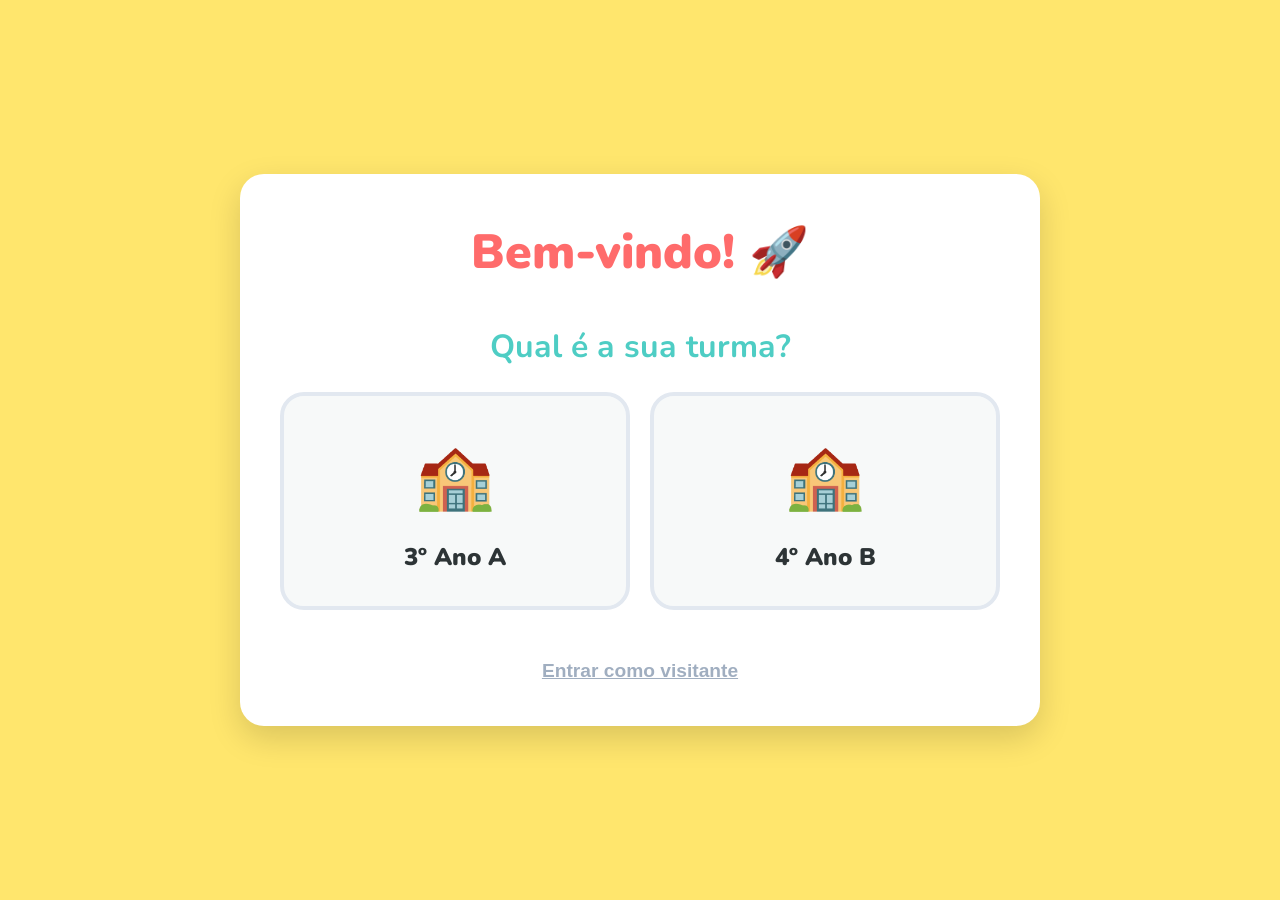
==== conquistas.html @ 66dde140 "feat: cria galeria de conquistas e loja de avatares (closes #5)" ====
<!DOCTYPE html>
<html lang="pt-BR">
<head>
    <meta charset="UTF-8">
    <meta name="viewport" content="width=device-width, initial-scale=1.0">
    <title>Portal Interativo de Matemática - Conquistas e Loja</title>
    <link rel="stylesheet" href="css/style.css">
    <link rel="stylesheet" href="css/conquistas.css">
</head>
<body>
    <header>
        <div class="logo-container">
            <span class="logo-text">🚀 Matemática CAIC</span>
        </div>
        <nav>
            <ul>
                <li><a href="index.html">Início</a></li>
                <li><a href="jogos.html">Jogos</a></li>
                <li><a href="videos.html">Vídeos</a></li>
                <li><a href="quiz.html">Quiz</a></li>
                <li><a href="conquistas.html" class="active">🏆 Conquistas</a></li>
            </ul>
        </nav>
        <div class="user-wallet">
            <span class="coin-icon">🪙</span>
            <span id="moedas-saldo" class="moedas-saldo">0</span> moedas
        </div>
    </header>

    <main>
        <h1>Galeria de Conquistas & Loja de Avatares</h1>
        
        <section class="secao-conquistas">
            <h2>Suas Conquistas 🏅</h2>
            <p>Jogue, assista vídeos e acerte quizzes para desbloquear badges incríveis!</p>
            <div class="grid-badges" id="badges-container">
                <!-- Badges renderizados aqui -->
            </div>
        </section>

        <section class="secao-loja">
            <h2>Loja de Avatares 🛍️</h2>
            <p>Troque suas moedas por novos avatares e deixe seu perfil com a sua cara!</p>
            <div class="grid-avatares" id="avatares-container">
                <!-- Avatares renderizados aqui -->
            </div>
        </section>
    </main>

    <script src="js/conquistas.js"></script>
    <script src="js/main.js"></script>
</body>
</html>
---- css/style.css ----
@import url('https://fonts.googleapis.com/css2?family=Nunito:wght@400;700;900&display=swap');

:root {
    --primary-color: #FF6B6B; /* Red/Coral */
    --secondary-color: #4ECDC4; /* Teal */
    --tertiary-color: #FFE66D; /* Yellow */
    --success-color: #95D5B2; /* Green */
    --bg-color: #F7F9F9;
    --text-color: #2D3436;
    --card-bg: #FFFFFF;
    --font-main: 'Nunito', sans-serif;
    --radius-large: 24px;
    --radius-medium: 16px;
    --shadow-soft: 0 8px 24px rgba(0, 0, 0, 0.08);
    --shadow-hover: 0 12px 32px rgba(0, 0, 0, 0.15);
}

* {
    margin: 0;
    padding: 0;
    box-sizing: border-box;
}

body {
    font-family: var(--font-main);
    background-color: var(--bg-color);
    color: var(--text-color);
    line-height: 1.6;
    font-size: 18px;
    display: flex;
    flex-direction: column;
    min-height: 100vh;
}

/* Header & Navigation */
header {
    background-color: var(--card-bg);
    padding: 20px 40px;
    box-shadow: var(--shadow-soft);
    display: flex;
    justify-content: space-between;
    align-items: center;
    position: sticky;
    top: 0;
    z-index: 100;
}

.logo-container {
    display: flex;
    align-items: center;
    gap: 12px;
}

.logo-text {
    font-size: 1.8rem;
    font-weight: 900;
    color: var(--primary-color);
}

nav ul {
    list-style: none;
    display: flex;
    gap: 20px;
}

nav a {
    text-decoration: none;
    color: var(--text-color);
    font-weight: 700;
    font-size: 1.2rem;
    padding: 10px 24px;
    border-radius: 50px;
    transition: all 0.3s ease;
}

nav a:hover, nav a.active {
    background-color: var(--secondary-color);
    color: white;
    transform: translateY(-2px);
    box-shadow: 0 4px 12px rgba(78, 205, 196, 0.4);
}

/* Main Container */
main {
    flex: 1;
    padding: 40px;
    max-width: 1200px;
    margin: 0 auto;
    width: 100%;
}

/* Typography */
h1 {
    font-size: 2.8rem;
    font-weight: 900;
    margin-bottom: 20px;
    color: var(--primary-color);
    text-align: center;
}

h2 {
    font-size: 2rem;
    font-weight: 700;
    margin-bottom: 16px;
    color: var(--secondary-color);
}

p {
    font-size: 1.2rem;
    margin-bottom: 24px;
    text-align: center;
}

/* Cards (Hub & Videos) */
.grid-container {
    display: grid;
    grid-template-columns: repeat(auto-fit, minmax(300px, 1fr));
    gap: 30px;
    margin-top: 40px;
}

.card {
    background-color: var(--card-bg);
    border-radius: var(--radius-large);
    padding: 30px;
    text-align: center;
    box-shadow: var(--shadow-soft);
    transition: all 0.3s cubic-bezier(0.25, 0.8, 0.25, 1);
    cursor: pointer;
    text-decoration: none;
    color: inherit;
    display: flex;
    flex-direction: column;
    align-items: center;
    border: 4px solid transparent;
}

.card:hover {
    transform: translateY(-8px);
    box-shadow: var(--shadow-hover);
    border-color: var(--tertiary-color);
}

.card-icon {
    font-size: 4rem;
    margin-bottom: 16px;
}

.card-title {
    font-size: 1.6rem;
    font-weight: 900;
    margin-bottom: 10px;
    color: var(--primary-color);
}

/* Videos */
.video-card {
    background-color: var(--card-bg);
    border-radius: var(--radius-large);
    overflow: hidden;
    box-shadow: var(--shadow-soft);
}

.video-container {
    position: relative;
    padding-bottom: 56.25%; /* 16:9 Aspect Ratio */
    height: 0;
}

.video-container iframe {
    position: absolute;
    top: 0;
    left: 0;
    width: 100%;
    height: 100%;
    border: none;
}

.video-info {
    padding: 20px;
}

.video-topic {
    display: inline-block;
    padding: 6px 12px;
    background-color: var(--tertiary-color);
    color: #000;
    border-radius: 50px;
    font-size: 0.9rem;
    font-weight: 700;
    margin-bottom: 10px;
}

/* Quiz Interface */
.quiz-container {
    max-width: 800px;
    margin: 0 auto;
    background-color: var(--card-bg);
    border-radius: var(--radius-large);
    padding: 40px;
    box-shadow: var(--shadow-soft);
}

.question-text {
    font-size: 2rem;
    font-weight: 900;
    text-align: center;
    margin-bottom: 30px;
    color: var(--primary-color);
}

.options-grid {
    display: grid;
    grid-template-columns: 1fr;
    gap: 16px;
}

.option-btn {
    background-color: var(--bg-color);
    border: 3px solid #E2E8F0;
    border-radius: var(--radius-medium);
    padding: 20px;
    font-size: 1.4rem;
    font-weight: 700;
    font-family: var(--font-main);
    color: var(--text-color);
    cursor: pointer;
    transition: all 0.2s ease;
    text-align: left;
}

.option-btn:hover {
    background-color: #EDF2F7;
    border-color: var(--secondary-color);
    transform: scale(1.02);
}

.option-btn.correct {
    background-color: var(--success-color);
    border-color: #74C69D;
    color: white;
}

.option-btn.wrong {
    background-color: #FF9999;
    border-color: var(--primary-color);
    color: white;
}

/* Resolution Card (Quiz) */
.resolution-card {
    display: none;
    margin-top: 30px;
    background-color: #FFF3CD;
    border-left: 8px solid var(--tertiary-color);
    padding: 24px;
    border-radius: var(--radius-medium);
    animation: slideIn 0.4s ease-out;
}

.resolution-card.show {
    display: block;
}

.resolution-title {
    font-size: 1.4rem;
    font-weight: 900;
    color: #856404;
    margin-bottom: 10px;
}

.next-btn {
    margin-top: 24px;
    background-color: var(--secondary-color);
    color: white;
    border: none;
    border-radius: 50px;
    padding: 16px 32px;
    font-size: 1.2rem;
    font-weight: 700;
    font-family: var(--font-main);
    cursor: pointer;
    transition: transform 0.2s;
    width: 100%;
}

.next-btn:hover {
    transform: scale(1.05);
    background-color: #38B2AC;
}

/* Feedback Module (Home) */
.feedback-module {
    margin-top: 60px;
    text-align: center;
    background-color: white;
    padding: 30px;
    border-radius: var(--radius-large);
    box-shadow: var(--shadow-soft);
}

.emojis {
    display: flex;
    justify-content: center;
    gap: 30px;
    margin-top: 20px;
}

.emoji-btn {
    background: none;
    border: none;
    font-size: 4rem;
    cursor: pointer;
    transition: transform 0.2s cubic-bezier(0.175, 0.885, 0.32, 1.275);
    filter: grayscale(0.2);
}

.emoji-btn:hover {
    transform: scale(1.2);
    filter: grayscale(0);
}

/* XP Bar (Header) */
#xpBarContainer {
    margin-left: auto;
    min-width: 200px;
}

.xp-bar-wrapper {
    display: flex;
    flex-direction: column;
    gap: 4px;
    min-width: 180px;
}

.xp-bar-info {
    display: flex;
    justify-content: space-between;
    align-items: center;
    font-size: 0.85rem;
    font-weight: 700;
}

.xp-bar-level {
    color: var(--secondary-color);
}

.xp-bar-title {
    color: var(--primary-color);
    font-size: 0.8rem;
}

.xp-bar-track {
    width: 100%;
    height: 10px;
    background-color: #E2E8F0;
    border-radius: 10px;
    overflow: hidden;
}

.xp-bar-fill {
    height: 100%;
    background: linear-gradient(90deg, var(--secondary-color), var(--success-color));
    border-radius: 10px;
    transition: width 0.5s cubic-bezier(0.4, 0, 0.2, 1);
    min-width: 0;
}

/* Level-Up Overlay */
.levelup-overlay {
    position: fixed;
    top: 0;
    left: 0;
    width: 100%;
    height: 100%;
    background-color: rgba(0, 0, 0, 0.7);
    display: flex;
    justify-content: center;
    align-items: center;
    z-index: 9999;
    opacity: 0;
    pointer-events: none;
    transition: opacity 0.4s ease;
}

.levelup-overlay.show {
    opacity: 1;
    pointer-events: auto;
}

.levelup-card {
    background-color: white;
    border-radius: var(--radius-large);
    padding: 40px 50px;
    text-align: center;
    box-shadow: 0 20px 60px rgba(0, 0, 0, 0.3);
    animation: levelUpBounce 0.6s cubic-bezier(0.175, 0.885, 0.32, 1.275);
    max-width: 360px;
}

.levelup-icon {
    font-size: 4rem;
    margin-bottom: 12px;
}

.levelup-title {
    font-size: 1.8rem;
    font-weight: 900;
    color: var(--primary-color);
    margin-bottom: 8px;
}

.levelup-level {
    font-size: 2.5rem;
    font-weight: 900;
    color: var(--secondary-color);
    margin-bottom: 4px;
}

.levelup-rank {
    font-size: 1.2rem;
    color: #636E72;
    font-weight: 600;
}

@keyframes levelUpBounce {
    0% { transform: scale(0.3); opacity: 0; }
    50% { transform: scale(1.1); }
    70% { transform: scale(0.95); }
    100% { transform: scale(1); opacity: 1; }
}

/* Animations */
@keyframes slideIn {
    from { opacity: 0; transform: translateY(-20px); }
    to { opacity: 1; transform: translateY(0); }
}

@keyframes pop {
    0% { transform: scale(1); }
    50% { transform: scale(1.1); }
    100% { transform: scale(1); }
}

/* Responsive */
@media (max-width: 768px) {
    header {
        flex-direction: column;
        padding: 16px;
        gap: 16px;
    }
    
    nav ul {
        flex-wrap: wrap;
        justify-content: center;
    }
    
    h1 {
        font-size: 2.2rem;
    }
}
---- css/conquistas.css ----
/* css/conquistas.css */

.user-wallet {
    display: flex;
    align-items: center;
    gap: 8px;
    background-color: var(--tertiary-color);
    padding: 8px 16px;
    border-radius: 50px;
    font-weight: 900;
    font-size: 1.2rem;
    box-shadow: 0 4px 12px rgba(255, 230, 109, 0.4);
}

.coin-icon {
    font-size: 1.5rem;
}

.secao-conquistas, .secao-loja {
    background-color: var(--card-bg);
    border-radius: var(--radius-large);
    padding: 40px;
    margin-bottom: 40px;
    box-shadow: var(--shadow-soft);
}

.grid-badges, .grid-avatares {
    display: grid;
    grid-template-columns: repeat(auto-fit, minmax(150px, 1fr));
    gap: 20px;
    margin-top: 20px;
}

.badge-card {
    display: flex;
    flex-direction: column;
    align-items: center;
    text-align: center;
    padding: 20px;
    border-radius: var(--radius-medium);
    border: 2px solid #E2E8F0;
    background-color: #F7FAFC;
    transition: transform 0.2s;
    position: relative;
}

.badge-card:hover {
    transform: translateY(-5px);
}

.badge-icone {
    font-size: 3rem;
    margin-bottom: 10px;
}

.badge-bloqueado .badge-icone {
    filter: grayscale(100%);
    opacity: 0.5;
}

.badge-bloqueado::after {
    content: "🔒";
    position: absolute;
    top: 10px;
    right: 10px;
    font-size: 1.2rem;
}

.badge-nome {
    font-weight: 900;
    font-size: 1.1rem;
    color: var(--text-color);
    margin-bottom: 5px;
}

.badge-desc {
    font-size: 0.85rem;
    color: #718096;
}

/* Avatar Card */
.avatar-card {
    display: flex;
    flex-direction: column;
    align-items: center;
    padding: 20px;
    border-radius: var(--radius-medium);
    border: 3px solid transparent;
    background-color: #F7FAFC;
    transition: all 0.2s;
    cursor: pointer;
}

.avatar-card:hover {
    transform: translateY(-5px);
    box-shadow: var(--shadow-hover);
}

.avatar-card.comprado {
    border-color: var(--success-color);
}

.avatar-card.selecionado {
    border-color: var(--primary-color);
    background-color: #FFF5F5;
}

.avatar-img {
    font-size: 4rem;
    margin-bottom: 10px;
}

.avatar-preco {
    font-weight: 900;
    color: #D69E2E; /* Gold */
    display: flex;
    align-items: center;
    gap: 5px;
}

.btn-comprar {
    margin-top: 10px;
    padding: 8px 16px;
    border-radius: 50px;
    border: none;
    font-weight: bold;
    cursor: pointer;
    background-color: var(--secondary-color);
    color: white;
    transition: background-color 0.2s;
}

.btn-comprar:hover {
    background-color: #38b2ac;
}

.btn-usar {
    margin-top: 10px;
    padding: 8px 16px;
    border-radius: 50px;
    border: none;
    font-weight: bold;
    cursor: pointer;
    background-color: var(--success-color);
    color: white;
}
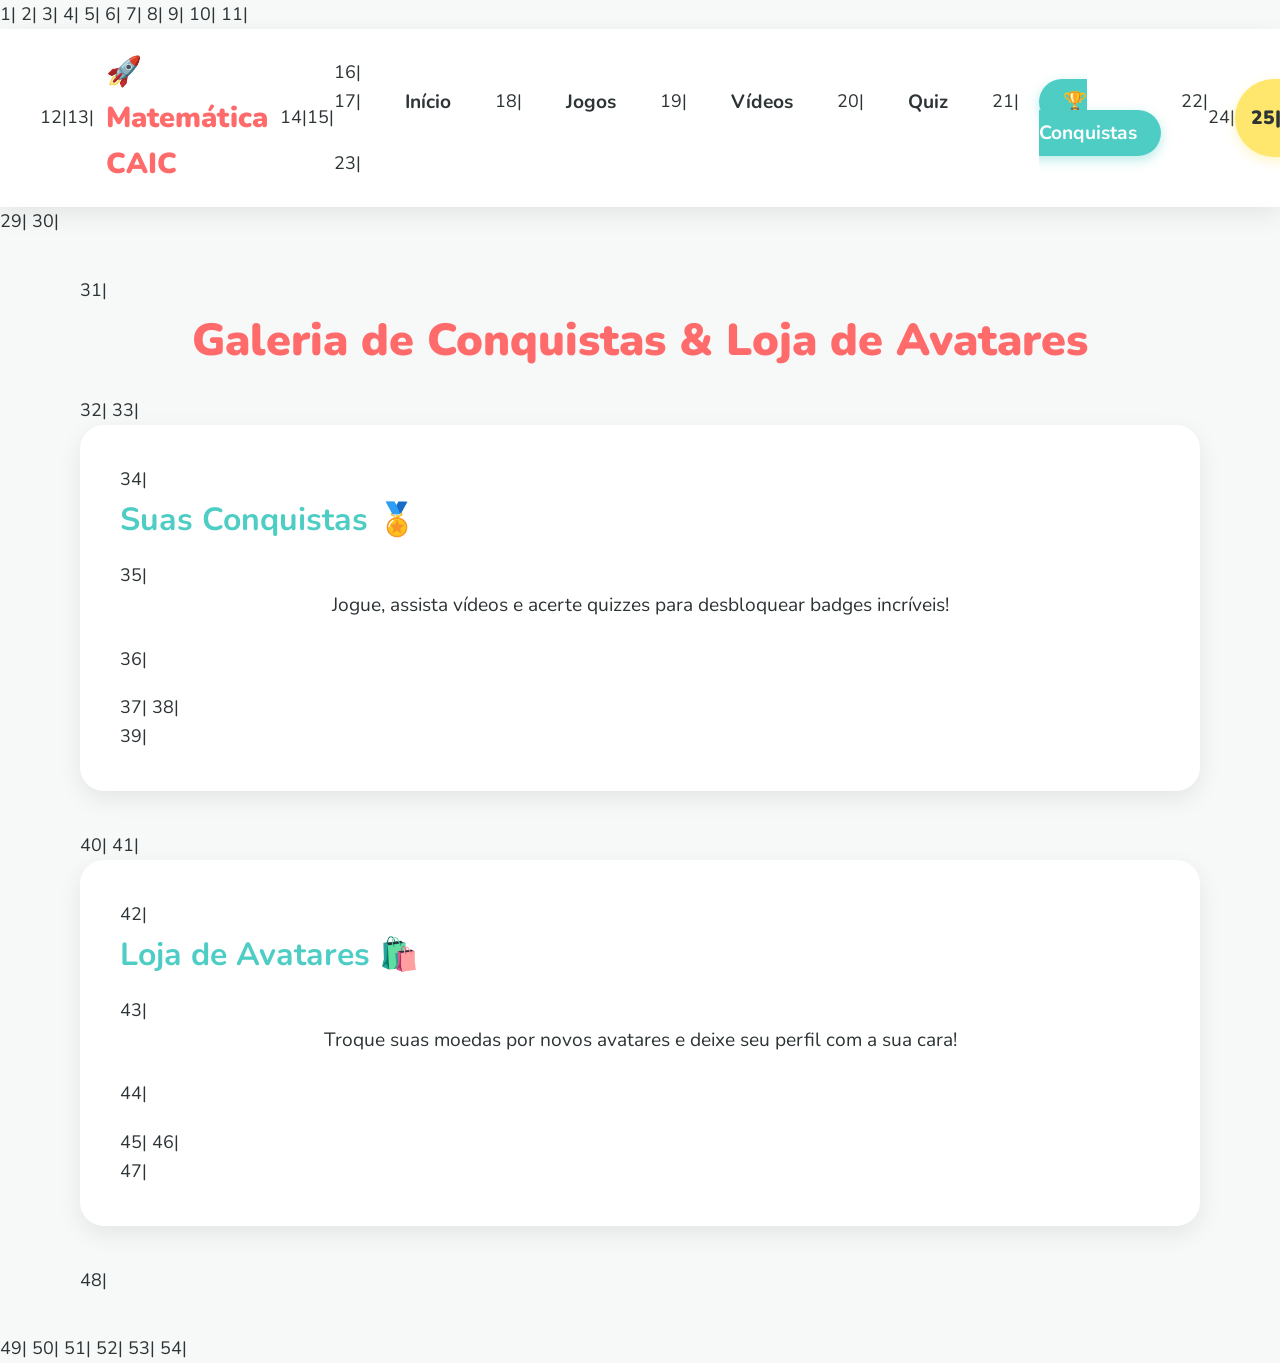
==== commit 31131739: "fix: remove window.* globals, substitui alert por toast, integra XP→moedas" ====
--- a/conquistas.html
+++ b/conquistas.html
@@ -1,53 +1,55 @@
-<!DOCTYPE html>
-<html lang="pt-BR">
-<head>
-    <meta charset="UTF-8">
-    <meta name="viewport" content="width=device-width, initial-scale=1.0">
-    <title>Portal Interativo de Matemática - Conquistas e Loja</title>
-    <link rel="stylesheet" href="css/style.css">
-    <link rel="stylesheet" href="css/conquistas.css">
-</head>
-<body>
-    <header>
-        <div class="logo-container">
-            <span class="logo-text">🚀 Matemática CAIC</span>
-        </div>
-        <nav>
-            <ul>
-                <li><a href="index.html">Início</a></li>
-                <li><a href="jogos.html">Jogos</a></li>
-                <li><a href="videos.html">Vídeos</a></li>
-                <li><a href="quiz.html">Quiz</a></li>
-                <li><a href="conquistas.html" class="active">🏆 Conquistas</a></li>
-            </ul>
-        </nav>
-        <div class="user-wallet">
-            <span class="coin-icon">🪙</span>
-            <span id="moedas-saldo" class="moedas-saldo">0</span> moedas
-        </div>
-    </header>
-
-    <main>
-        <h1>Galeria de Conquistas & Loja de Avatares</h1>
-        
-        <section class="secao-conquistas">
-            <h2>Suas Conquistas 🏅</h2>
-            <p>Jogue, assista vídeos e acerte quizzes para desbloquear badges incríveis!</p>
-            <div class="grid-badges" id="badges-container">
-                <!-- Badges renderizados aqui -->
-            </div>
-        </section>
-
-        <section class="secao-loja">
-            <h2>Loja de Avatares 🛍️</h2>
-            <p>Troque suas moedas por novos avatares e deixe seu perfil com a sua cara!</p>
-            <div class="grid-avatares" id="avatares-container">
-                <!-- Avatares renderizados aqui -->
-            </div>
-        </section>
-    </main>
-
+1|<!DOCTYPE html>
+2|<html lang="pt-BR">
+3|<head>
+4|    <meta charset="UTF-8">
+5|    <meta name="viewport" content="width=device-width, initial-scale=1.0">
+6|    <title>Portal Interativo de Matemática - Conquistas e Loja</title>
+7|    <link rel="stylesheet" href="css/style.css">
+8|    <link rel="stylesheet" href="css/conquistas.css">
+9|</head>
+10|<body>
+11|    <header>
+12|        <div class="logo-container">
+13|            <span class="logo-text">🚀 Matemática CAIC</span>
+14|        </div>
+15|        <nav>
+16|            <ul>
+17|                <li><a href="index.html">Início</a></li>
+18|                <li><a href="jogos.html">Jogos</a></li>
+19|                <li><a href="videos.html">Vídeos</a></li>
+20|                <li><a href="quiz.html">Quiz</a></li>
+21|                <li><a href="conquistas.html" class="active">🏆 Conquistas</a></li>
+22|            </ul>
+23|        </nav>
+24|        <div class="user-wallet">
+25|            <span class="coin-icon">🪙</span>
+26|            <span id="moedas-saldo" class="moedas-saldo">0</span> moedas
+27|        </div>
+28|    </header>
+29|
+30|    <main>
+31|        <h1>Galeria de Conquistas & Loja de Avatares</h1>
+32|        
+33|        <section class="secao-conquistas">
+34|            <h2>Suas Conquistas 🏅</h2>
+35|            <p>Jogue, assista vídeos e acerte quizzes para desbloquear badges incríveis!</p>
+36|            <div class="grid-badges" id="badges-container">
+37|                <!-- Badges renderizados aqui -->
+38|            </div>
+39|        </section>
+40|
+41|        <section class="secao-loja">
+42|            <h2>Loja de Avatares 🛍️</h2>
+43|            <p>Troque suas moedas por novos avatares e deixe seu perfil com a sua cara!</p>
+44|            <div class="grid-avatares" id="avatares-container">
+45|                <!-- Avatares renderizados aqui -->
+46|            </div>
+47|        </section>
+48|    </main>
+49|
+50|    <script src="js/xp.js"></script>
     <script src="js/conquistas.js"></script>
-    <script src="js/main.js"></script>
-</body>
-</html>
+51|    <script src="js/main.js"></script>
+52|</body>
+53|</html>
+54|
--- a/css/style.css
+++ b/css/style.css
@@ -287,6 +287,130 @@
 .next-btn:hover {
     transform: scale(1.05);
     background-color: #38B2AC;
+}
+
+/* Category Selection (Quiz) */
+.category-grid {
+    display: grid;
+    grid-template-columns: repeat(auto-fit, minmax(220px, 1fr));
+    gap: 24px;
+    margin-top: 30px;
+    max-width: 900px;
+    margin-left: auto;
+    margin-right: auto;
+}
+
+.category-card {
+    background-color: var(--card-bg);
+    border-radius: var(--radius-large);
+    padding: 30px 20px;
+    text-align: center;
+    box-shadow: var(--shadow-soft);
+    transition: all 0.3s cubic-bezier(0.25, 0.8, 0.25, 1);
+    cursor: pointer;
+    border: 4px solid transparent;
+    display: flex;
+    flex-direction: column;
+    align-items: center;
+    gap: 12px;
+}
+
+.category-card:hover {
+    transform: translateY(-8px);
+    box-shadow: var(--shadow-hover);
+    border-color: currentColor;
+}
+
+.category-card-icon {
+    font-size: 3.5rem;
+    transition: transform 0.3s ease;
+}
+
+.category-card:hover .category-card-icon {
+    transform: scale(1.2);
+}
+
+.category-card-title {
+    font-size: 1.6rem;
+    font-weight: 900;
+}
+
+.category-card-desc {
+    font-size: 1rem;
+    color: #636E72;
+    line-height: 1.4;
+}
+
+/* Difficulty Selection (Quiz) */
+.difficulty-grid {
+    display: flex;
+    gap: 20px;
+    justify-content: center;
+    flex-wrap: wrap;
+    margin-top: 16px;
+}
+
+.difficulty-btn {
+    background-color: var(--card-bg);
+    border: 4px solid var(--secondary-color);
+    border-radius: var(--radius-large);
+    padding: 24px 32px;
+    cursor: pointer;
+    transition: all 0.3s cubic-bezier(0.25, 0.8, 0.25, 1);
+    text-align: center;
+    min-width: 180px;
+    font-family: var(--font-main);
+    display: flex;
+    flex-direction: column;
+    gap: 8px;
+    box-shadow: var(--shadow-soft);
+}
+
+.difficulty-btn:hover {
+    transform: translateY(-6px);
+    box-shadow: var(--shadow-hover);
+    background-color: #F0FDF9;
+}
+
+.difficulty-btn-name {
+    font-size: 1.5rem;
+    font-weight: 900;
+    color: var(--text-color);
+}
+
+.difficulty-btn-range {
+    font-size: 0.95rem;
+    color: #636E72;
+    font-weight: 600;
+}
+
+.back-link {
+    display: block;
+    margin: 0 auto;
+    background: none;
+    border: none;
+    color: var(--secondary-color);
+    font-size: 1.1rem;
+    font-weight: 700;
+    font-family: var(--font-main);
+    cursor: pointer;
+    text-decoration: underline;
+    transition: color 0.2s;
+}
+
+.back-link:hover {
+    color: #38B2AC;
+}
+
+/* Category Badge (shown during quiz) */
+#categoryBadge {
+    display: inline-block;
+    padding: 8px 20px;
+    border-radius: 50px;
+    font-weight: 700;
+    font-size: 1rem;
+    color: white;
+    box-shadow: 0 2px 8px rgba(0,0,0,0.15);
 }
 
 /* Feedback Module (Home) */
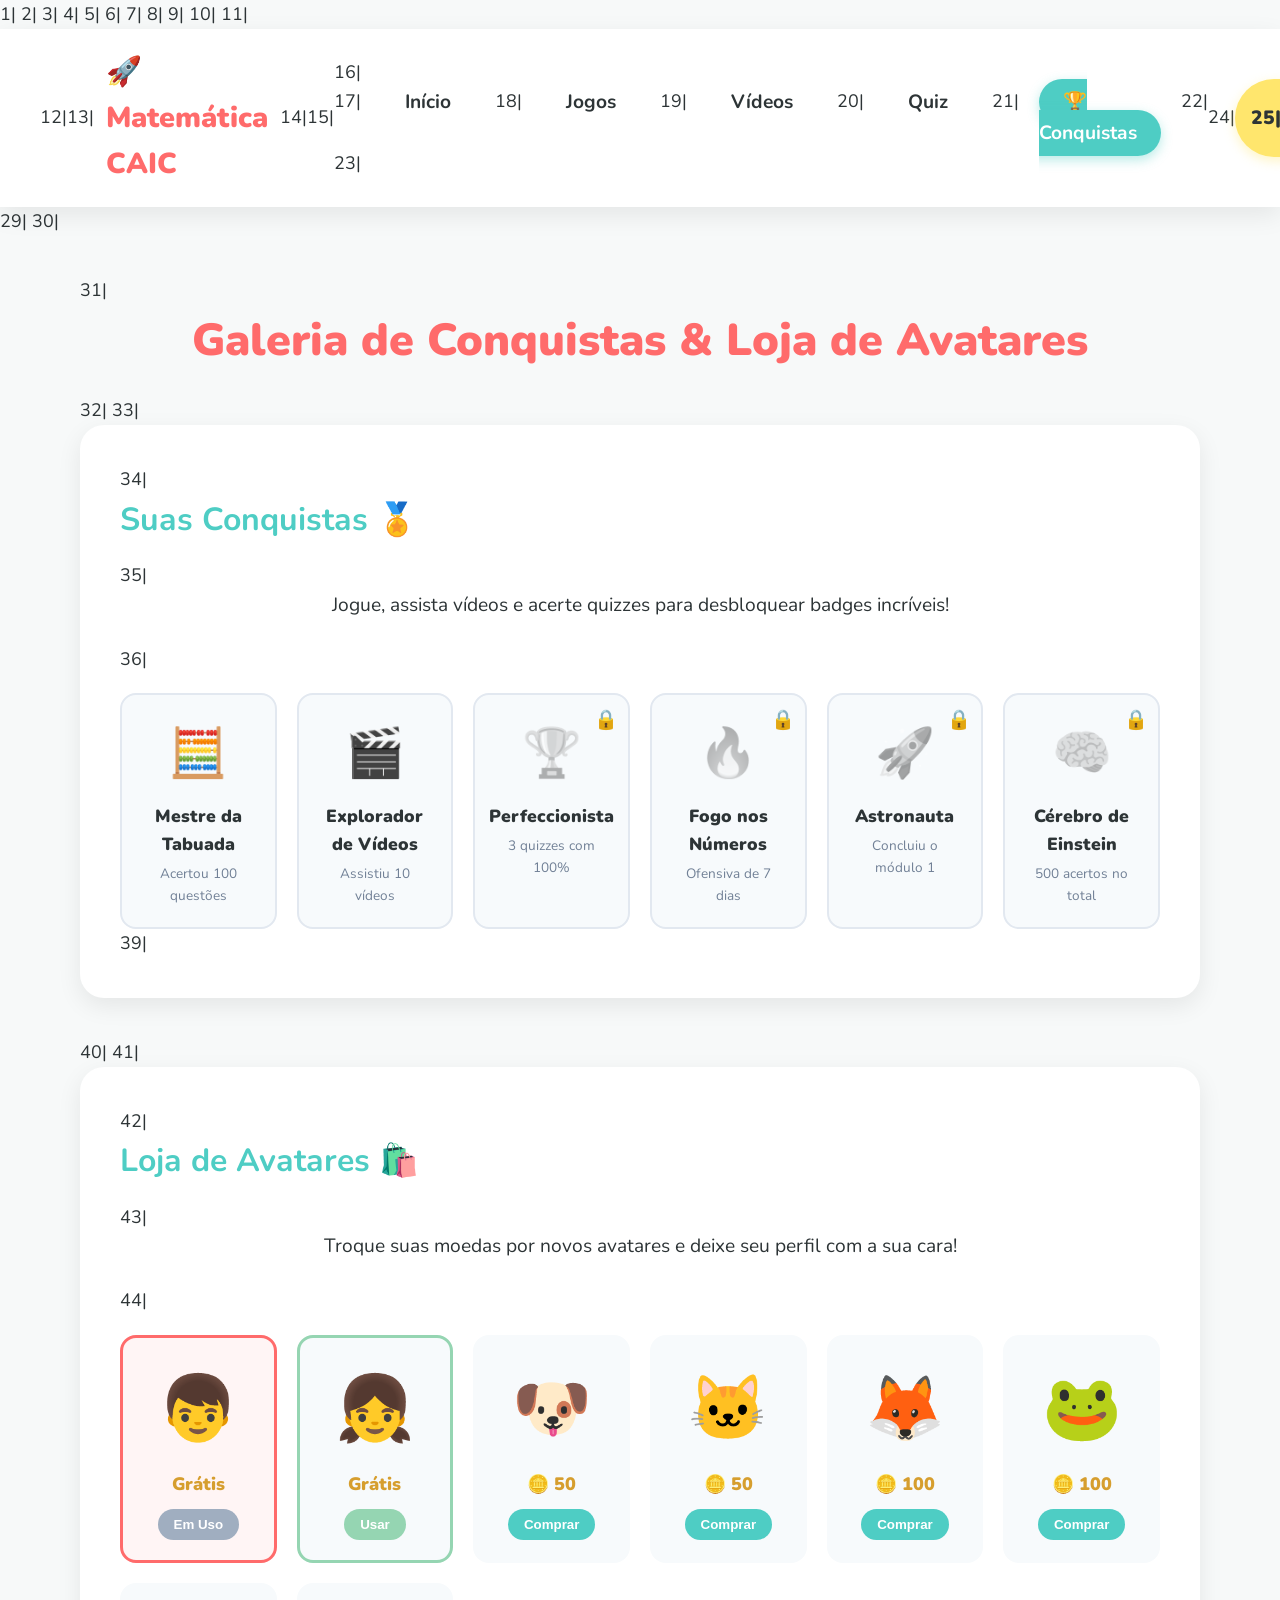
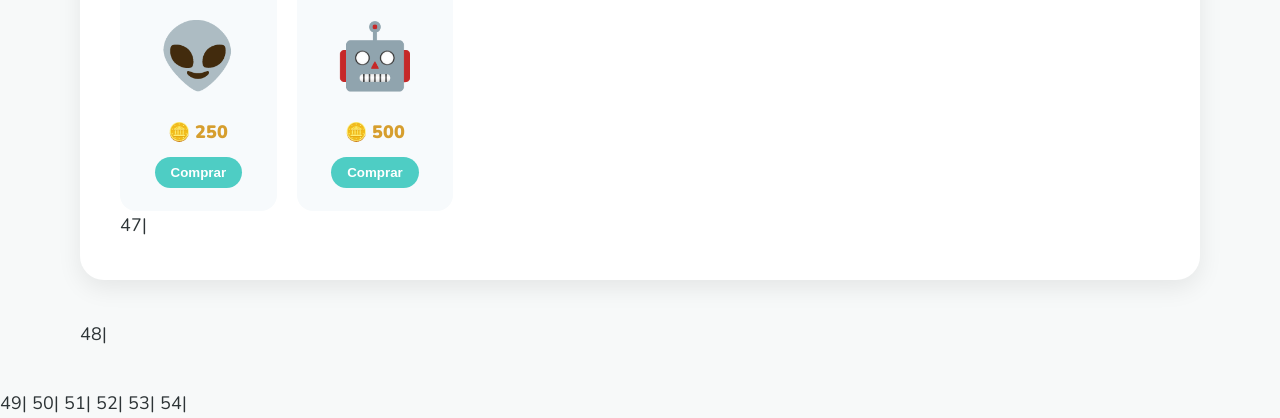
==== commit 44e12c4e: "fix: adiciona cache-bust em todos os scripts e CSS para evitar cache stale" ====
--- a/conquistas.html
+++ b/conquistas.html
@@ -4,8 +4,8 @@
 4|    <meta charset="UTF-8">
 5|    <meta name="viewport" content="width=device-width, initial-scale=1.0">
 6|    <title>Portal Interativo de Matemática - Conquistas e Loja</title>
-7|    <link rel="stylesheet" href="css/style.css">
-8|    <link rel="stylesheet" href="css/conquistas.css">
+7|    <link rel="stylesheet" href="css/style.css?v=1">
+8|    <link rel="stylesheet" href="css/conquistas.css?v=1">
 9|</head>
 10|<body>
 11|    <header>
@@ -47,9 +47,9 @@
 47|        </section>
 48|    </main>
 49|
-50|    <script src="js/xp.js"></script>
-    <script src="js/conquistas.js"></script>
-51|    <script src="js/main.js"></script>
+50|    <script src="js/xp.js?v=1"></script>
+    <script src="js/conquistas.js?v=1"></script>
+51|    <script src="js/main.js?v=1"></script>
 52|</body>
 53|</html>
 54|
--- a/css/style.css
+++ b/css/style.css
@@ -566,7 +566,300 @@
     100% { transform: scale(1); }
 }
 
-/* Responsive */
+/* ==========================================
+   SISTEMA DE AJUDA — Botão + Modal
+   ========================================== */
+
+/* Botão "Como Funciona" no header */
+.ajuda-trigger {
+    display: flex;
+    align-items: center;
+    gap: 8px;
+    background-color: var(--tertiary-color);
+    color: #2D3436;
+    border: none;
+    border-radius: 50px;
+    padding: 8px 20px;
+    font-size: 1rem;
+    font-weight: 700;
+    font-family: var(--font-main);
+    cursor: pointer;
+    transition: all 0.3s ease;
+    box-shadow: 0 2px 8px rgba(0, 0, 0, 0.1);
+}
+
+.ajuda-trigger:hover {
+    background-color: #FFD93D;
+    transform: translateY(-2px);
+    box-shadow: 0 4px 16px rgba(255, 230, 109, 0.5);
+}
+
+.ajuda-icon {
+    display: inline-flex;
+    align-items: center;
+    justify-content: center;
+    width: 26px;
+    height: 26px;
+    background-color: #2D3436;
+    color: #FFE66D;
+    border-radius: 50%;
+    font-size: 0.95rem;
+    font-weight: 900;
+}
+
+.ajuda-label {
+    white-space: nowrap;
+}
+
+/* Overlay escuro de fundo */
+.ajuda-overlay {
+    display: none;
+    position: fixed;
+    top: 0;
+    left: 0;
+    width: 100%;
+    height: 100%;
+    background-color: rgba(0, 0, 0, 0.55);
+    z-index: 1000;
+    justify-content: center;
+    align-items: center;
+    animation: fadeIn 0.2s ease;
+}
+
+@keyframes fadeIn {
+    from { opacity: 0; }
+    to { opacity: 1; }
+}
+
+/* Modal */
+.ajuda-modal {
+    background-color: #FFFFFF;
+    border-radius: var(--radius-large);
+    width: 90%;
+    max-width: 800px;
+    max-height: 85vh;
+    display: flex;
+    flex-direction: column;
+    box-shadow: 0 20px 60px rgba(0, 0, 0, 0.3);
+    animation: slideUp 0.35s cubic-bezier(0.175, 0.885, 0.32, 1.275);
+    overflow: hidden;
+}
+
+@keyframes slideUp {
+    from {
+        opacity: 0;
+        transform: translateY(40px) scale(0.96);
+    }
+    to {
+        opacity: 1;
+        transform: translateY(0) scale(1);
+    }
+}
+
+/* Header do modal */
+.ajuda-header {
+    display: flex;
+    justify-content: space-between;
+    align-items: center;
+    padding: 24px 32px 16px;
+    border-bottom: 2px solid #F0F0F0;
+    flex-shrink: 0;
+}
+
+.ajuda-header h2 {
+    font-size: 1.6rem;
+    color: var(--primary-color);
+    margin: 0;
+}
+
+.ajuda-header-botoes {
+    display: flex;
+    gap: 10px;
+}
+
+/* Botões do modal */
+.ajuda-btn {
+    border: none;
+    border-radius: 8px;
+    padding: 8px 16px;
+    font-size: 0.95rem;
+    font-weight: 700;
+    font-family: var(--font-main);
+    cursor: pointer;
+    transition: all 0.2s ease;
+}
+
+.ajuda-btn-print {
+    background-color: #E8F5E9;
+    color: #2E7D32;
+}
+
+.ajuda-btn-print:hover {
+    background-color: #C8E6C9;
+}
+
+.ajuda-btn-close {
+    background-color: #FFEBEE;
+    color: #C62828;
+    font-size: 1.2rem;
+    width: 36px;
+    height: 36px;
+    display: flex;
+    align-items: center;
+    justify-content: center;
+    padding: 0;
+    border-radius: 50%;
+}
+
+.ajuda-btn-close:hover {
+    background-color: #FFCDD2;
+}
+
+/* Loading */
+.ajuda-loading {
+    display: flex;
+    flex-direction: column;
+    align-items: center;
+    justify-content: center;
+    padding: 60px 32px;
+    gap: 20px;
+}
+
+.ajuda-spinner {
+    width: 48px;
+    height: 48px;
+    border: 5px solid #E2E8F0;
+    border-top-color: var(--secondary-color);
+    border-radius: 50%;
+    animation: spin 0.8s linear infinite;
+}
+
+@keyframes spin {
+    to { transform: rotate(360deg); }
+}
+
+/* Conteúdo da documentação */
+.ajuda-conteudo {
+    display: none;
+    padding: 24px 32px;
+    overflow-y: auto;
+    flex: 1;
+    line-height: 1.7;
+    color: #2D3436;
+}
+
+.ajuda-conteudo h1 {
+    font-size: 1.8rem;
+    color: var(--primary-color);
+    text-align: left;
+    margin-bottom: 8px;
+    border-bottom: 3px solid var(--secondary-color);
+    padding-bottom: 12px;
+}
+
+.ajuda-conteudo h2 {
+    font-size: 1.4rem;
+    color: var(--secondary-color);
+    margin-top: 32px;
+    margin-bottom: 12px;
+    text-align: left;
+}
+
+.ajuda-conteudo h3 {
+    font-size: 1.15rem;
+    color: #2D3436;
+    margin-top: 20px;
+    margin-bottom: 8px;
+    text-align: left;
+}
+
+.ajuda-conteudo p {
+    text-align: left;
+    margin-bottom: 12px;
+    font-size: 1rem;
+}
+
+.ajuda-conteudo ul,
+.ajuda-conteudo ol {
+    padding-left: 28px;
+    margin-bottom: 16px;
+    text-align: left;
+}
+
+.ajuda-conteudo li {
+    margin-bottom: 8px;
+    font-size: 1rem;
+}
+
+.ajuda-conteudo strong {
+    color: var(--primary-color);
+}
+
+.ajuda-conteudo hr {
+    border: none;
+    border-top: 1px solid #E2E8F0;
+    margin: 24px 0;
+}
+
+.ajuda-conteudo pre {
+    background-color: #F7F9F9;
+    border: 1px solid #E2E8F0;
+    border-radius: 8px;
+    padding: 16px;
+    overflow-x: auto;
+    margin-bottom: 16px;
+}
+
+.ajuda-conteudo code {
+    background-color: #F0F0F0;
+    padding: 2px 8px;
+    border-radius: 4px;
+    font-size: 0.9rem;
+}
+
+.ajuda-conteudo pre code {
+    background: none;
+    padding: 0;
+}
+
+/* Mensagem de erro */
+.ajuda-erro {
+    text-align: center;
+    padding: 40px;
+    color: var(--primary-color);
+}
+
+.ajuda-erro h3 {
+    color: var(--primary-color);
+}
+
+/* Footer do modal */
+.ajuda-footer {
+    display: flex;
+    justify-content: space-between;
+    align-items: center;
+    padding: 16px 32px;
+    border-top: 2px solid #F0F0F0;
+    flex-shrink: 0;
+    font-size: 0.85rem;
+    color: #999;
+}
+
+.ajuda-btn-fechar-footer {
+    background-color: var(--secondary-color);
+    color: white;
+    padding: 10px 24px;
+    border-radius: 50px;
+}
+
+.ajuda-btn-fechar-footer:hover {
+    background-color: #38B2AC;
+}
+
+/* ==========================================
+   RESPONSIVO
+   ========================================== */
+
 @media (max-width: 768px) {
     header {
         flex-direction: column;
@@ -582,4 +875,461 @@
     h1 {
         font-size: 2.2rem;
     }
-}
+
+    .ajuda-label {
+        display: none;
+    }
+
+    .ajuda-trigger {
+        padding: 8px 12px;
+    }
+
+    .ajuda-modal {
+        width: 95%;
+        max-height: 90vh;
+    }
+
+    .ajuda-header {
+        padding: 16px 20px 12px;
+    }
+
+    .ajuda-conteudo {
+        padding: 16px 20px;
+    }
+
+    .ajuda-footer {
+        padding: 12px 20px;
+        flex-direction: column;
+        gap: 10px;
+    }
+}
+
+/* ==========================================
+   MULTIPLAYER SPLIT-SCREEN
+   ========================================== */
+
+/* Overlay de setup */
+.mp-overlay {
+    position: fixed;
+    top: 0; left: 0;
+    width: 100%; height: 100%;
+    background: rgba(0,0,0,0.7);
+    z-index: 500;
+    display: flex;
+    justify-content: center;
+    align-items: center;
+}
+
+.mp-overlay-card {
+    background: white;
+    border-radius: var(--radius-large);
+    padding: 40px;
+    max-width: 750px;
+    width: 95%;
+    text-align: center;
+    box-shadow: 0 20px 60px rgba(0,0,0,0.3);
+    animation: slideUp 0.4s ease;
+}
+
+.mp-overlay-card h1 { font-size: 2rem; margin-bottom: 10px; }
+
+.mp-setup {
+    display: flex;
+    justify-content: space-around;
+    align-items: center;
+    margin: 30px 0;
+    gap: 20px;
+}
+
+.mp-setup-player {
+    flex: 1;
+    background: #F7F9F9;
+    border-radius: var(--radius-medium);
+    padding: 24px 16px;
+    text-align: center;
+}
+
+.mp-setup-p1 { border-top: 4px solid #FF6B6B; }
+.mp-setup-p2 { border-top: 4px solid #4ECDC4; }
+
+.mp-setup-player label {
+    display: block;
+    font-size: 1.2rem;
+    font-weight: 900;
+    margin-bottom: 12px;
+}
+
+.mp-setup-player input[type="text"] {
+    width: 100%;
+    padding: 10px 14px;
+    border: 2px solid #E2E8F0;
+    border-radius: 10px;
+    font-size: 1rem;
+    font-family: var(--font-main);
+    text-align: center;
+    margin-bottom: 16px;
+    outline: none;
+}
+
+.mp-setup-player input[type="text"]:focus {
+    border-color: var(--secondary-color);
+}
+
+.mp-setup-keys {
+    display: flex;
+    justify-content: center;
+    gap: 8px;
+    margin-bottom: 12px;
+}
+
+.mp-setup-vs {
+    font-size: 2rem;
+    font-weight: 900;
+    color: var(--tertiary-color);
+}
+
+.mp-key-big {
+    display: inline-flex;
+    align-items: center;
+    justify-content: center;
+    width: 40px; height: 40px;
+    border-radius: 8px;
+    font-size: 1.1rem;
+    font-weight: 900;
+    font-family: monospace;
+    color: white;
+}
+
+.mp-key-p1-bg { background: #FF6B6B; box-shadow: 0 3px 0 #D44B4B; }
+.mp-key-p2-bg { background: #4ECDC4; box-shadow: 0 3px 0 #2EA89F; }
+
+/* Barra superior (placar + round) */
+.mp-top-bar {
+    display: flex;
+    justify-content: space-between;
+    align-items: center;
+    margin-bottom: 20px;
+    gap: 20px;
+}
+
+.mp-top-score {
+    text-align: center;
+    min-width: 120px;
+}
+
+.mp-top-score-num {
+    display: block;
+    font-size: 2.8rem;
+    font-weight: 900;
+    line-height: 1;
+}
+
+.mp-top-p1 .mp-top-score-num { color: #FF6B6B; }
+.mp-top-p2 .mp-top-score-num { color: #4ECDC4; }
+
+.mp-top-score-label {
+    font-size: 0.95rem;
+    font-weight: 700;
+    color: #666;
+}
+
+.mp-top-center {
+    flex: 1;
+    text-align: center;
+}
+
+.mp-round {
+    font-size: 1.2rem;
+    font-weight: 900;
+    color: var(--secondary-color);
+    margin-bottom: 4px;
+}
+
+.mp-feedback-central {
+    font-size: 1.1rem;
+    font-weight: 700;
+    padding: 8px 16px;
+    border-radius: 50px;
+    opacity: 0;
+    transition: opacity 0.3s;
+    min-height: 30px;
+}
+
+.mp-feedback-show {
+    opacity: 1;
+    background: #F7F9F9;
+}
+
+/* Pergunta central compartilhada */
+.mp-pergunta-central {
+    font-size: 1.5rem;
+    font-weight: 900;
+    text-align: center;
+    color: var(--primary-color);
+    margin-bottom: 24px;
+    padding: 20px;
+    background: white;
+    border-radius: var(--radius-medium);
+    box-shadow: var(--shadow-soft);
+}
+
+/* TELA DIVIDIDA */
+.mp-split-screen {
+    display: flex;
+    gap: 0;
+    margin-bottom: 20px;
+}
+
+.mp-split-panel {
+    flex: 1;
+    padding: 20px;
+    border-radius: var(--radius-large);
+    transition: background-color 0.3s, box-shadow 0.3s;
+    background: white;
+    box-shadow: var(--shadow-soft);
+}
+
+.mp-split-p1 {
+    border: 3px solid #FFD0D0;
+    margin-right: 8px;
+}
+
+.mp-split-p2 {
+    border: 3px solid #C8F0EC;
+    margin-left: 8px;
+}
+
+.mp-split-p1.mp-panel-acerto {
+    background: #E8F5E9;
+    border-color: #95D5B2;
+    box-shadow: 0 0 28px rgba(149, 213, 178, 0.5);
+}
+
+.mp-split-p1.mp-panel-erro {
+    background: #FFEBEE;
+    border-color: #FF6B6B;
+    box-shadow: 0 0 28px rgba(255, 107, 107, 0.4);
+}
+
+.mp-split-p2.mp-panel-acerto {
+    background: #E8F5E9;
+    border-color: #95D5B2;
+    box-shadow: 0 0 28px rgba(149, 213, 178, 0.5);
+}
+
+.mp-split-p2.mp-panel-erro {
+    background: #FFEBEE;
+    border-color: #FF6B6B;
+    box-shadow: 0 0 28px rgba(255, 107, 107, 0.4);
+}
+
+.mp-panel-header {
+    display: flex;
+    align-items: center;
+    gap: 8px;
+    margin-bottom: 12px;
+    font-size: 1.1rem;
+    font-weight: 900;
+}
+
+.mp-split-p1 .mp-panel-header { color: #FF6B6B; }
+.mp-split-p2 .mp-panel-header { color: #4ECDC4; }
+
+/* Indicador de quem respondeu */
+.mp-who-indicator {
+    text-align: center;
+    padding: 6px 12px;
+    border-radius: 20px;
+    font-weight: 700;
+    font-size: 0.9rem;
+    margin-bottom: 12px;
+}
+
+.mp-who-acerto {
+    background: #E8F5E9;
+    color: #2E7D32;
+}
+
+.mp-who-erro {
+    background: #FFEBEE;
+    color: #C62828;
+}
+
+/* Divisor central */
+.mp-split-divider {
+    display: flex;
+    align-items: center;
+    justify-content: center;
+    width: 40px;
+    flex-shrink: 0;
+    font-size: 1.5rem;
+    z-index: 1;
+}
+
+/* Opções nos painéis */
+.mp-split-opcoes {
+    display: grid;
+    grid-template-columns: 1fr;
+    gap: 10px;
+}
+
+.mp-split-option {
+    display: flex;
+    align-items: center;
+    gap: 10px;
+    background: var(--bg-color);
+    border: 2px solid #E2E8F0;
+    border-radius: var(--radius-medium);
+    padding: 14px 16px;
+    font-size: 1.05rem;
+    font-weight: 700;
+    font-family: var(--font-main);
+    color: var(--text-color);
+    cursor: default;
+    transition: all 0.15s;
+}
+
+.mp-split-letter {
+    display: inline-flex;
+    align-items: center;
+    justify-content: center;
+    width: 30px; height: 30px;
+    background: #E2E8F0;
+    border-radius: 6px;
+    font-weight: 900;
+    font-size: 0.9rem;
+    color: #666;
+    flex-shrink: 0;
+}
+
+.mp-split-text {
+    flex: 1;
+    text-align: left;
+}
+
+.mp-split-key {
+    display: inline-flex;
+    align-items: center;
+    justify-content: center;
+    min-width: 32px; height: 32px;
+    padding: 0 6px;
+    border-radius: 6px;
+    font-family: monospace;
+    font-size: 0.9rem;
+    font-weight: 900;
+    color: white;
+    flex-shrink: 0;
+    box-shadow: 0 2px 0 rgba(0,0,0,0.2);
+}
+
+.mp-split-key-p1 { background: #FF6B6B; }
+.mp-split-key-p2 { background: #4ECDC4; }
+
+/* Estados das opções */
+.mp-split-option.mp-option-correct {
+    background: var(--success-color);
+    border-color: #74C69D;
+    color: white;
+}
+.mp-split-option.mp-option-correct .mp-split-letter { background: #5AA87A; color: white; }
+.mp-split-option.mp-option-correct .mp-split-key { opacity: 0.5; }
+
+.mp-split-option.mp-option-wrong {
+    background: #FF9999;
+    border-color: var(--primary-color);
+    color: white;
+}
+.mp-split-option.mp-option-wrong .mp-split-letter { background: #D44B4B; color: white; }
+.mp-split-option.mp-option-wrong .mp-split-key { opacity: 0.5; }
+
+.mp-split-option.mp-option-dimmed {
+    opacity: 0.35;
+}
+
+/* Tela de resultado */
+#mpResultado {
+    justify-content: center;
+    align-items: center;
+    min-height: 50vh;
+}
+
+.mp-result-card {
+    background: white;
+    border-radius: var(--radius-large);
+    padding: 50px;
+    text-align: center;
+    box-shadow: var(--shadow-soft);
+    max-width: 500px;
+    width: 90%;
+}
+
+.mp-result-card h2 {
+    font-size: 2rem;
+    margin-bottom: 20px;
+}
+
+.mp-result-scores {
+    display: flex;
+    justify-content: center;
+    align-items: center;
+    gap: 40px;
+    margin: 30px 0;
+}
+
+.mp-result-score-num {
+    font-size: 4rem;
+    font-weight: 900;
+    line-height: 1;
+}
+
+.mp-result-vs {
+    font-size: 2rem;
+    font-weight: 900;
+    color: #ccc;
+}
+
+.mp-result-player {
+    font-weight: 700;
+    font-size: 1.1rem;
+}
+
+/* ==========================================
+   RESPONSIVO SPLIT-SCREEN
+   ========================================== */
+
+@media (max-width: 850px) {
+    .mp-split-screen {
+        flex-direction: column;
+        gap: 16px;
+    }
+
+    .mp-split-p1 { margin-right: 0; }
+    .mp-split-p2 { margin-left: 0; }
+
+    .mp-split-divider {
+        width: 100%;
+        height: 20px;
+    }
+
+    .mp-setup {
+        flex-direction: column;
+    }
+
+    .mp-setup-vs { margin: 10px 0; }
+
+    .mp-top-bar {
+        flex-direction: column;
+        gap: 10px;
+    }
+
+    .mp-pergunta-central {
+        font-size: 1.2rem;
+        padding: 14px;
+    }
+
+    .mp-overlay-card {
+        padding: 20px;
+    }
+
+    .mp-overlay-card h1 { font-size: 1.4rem; }
+}
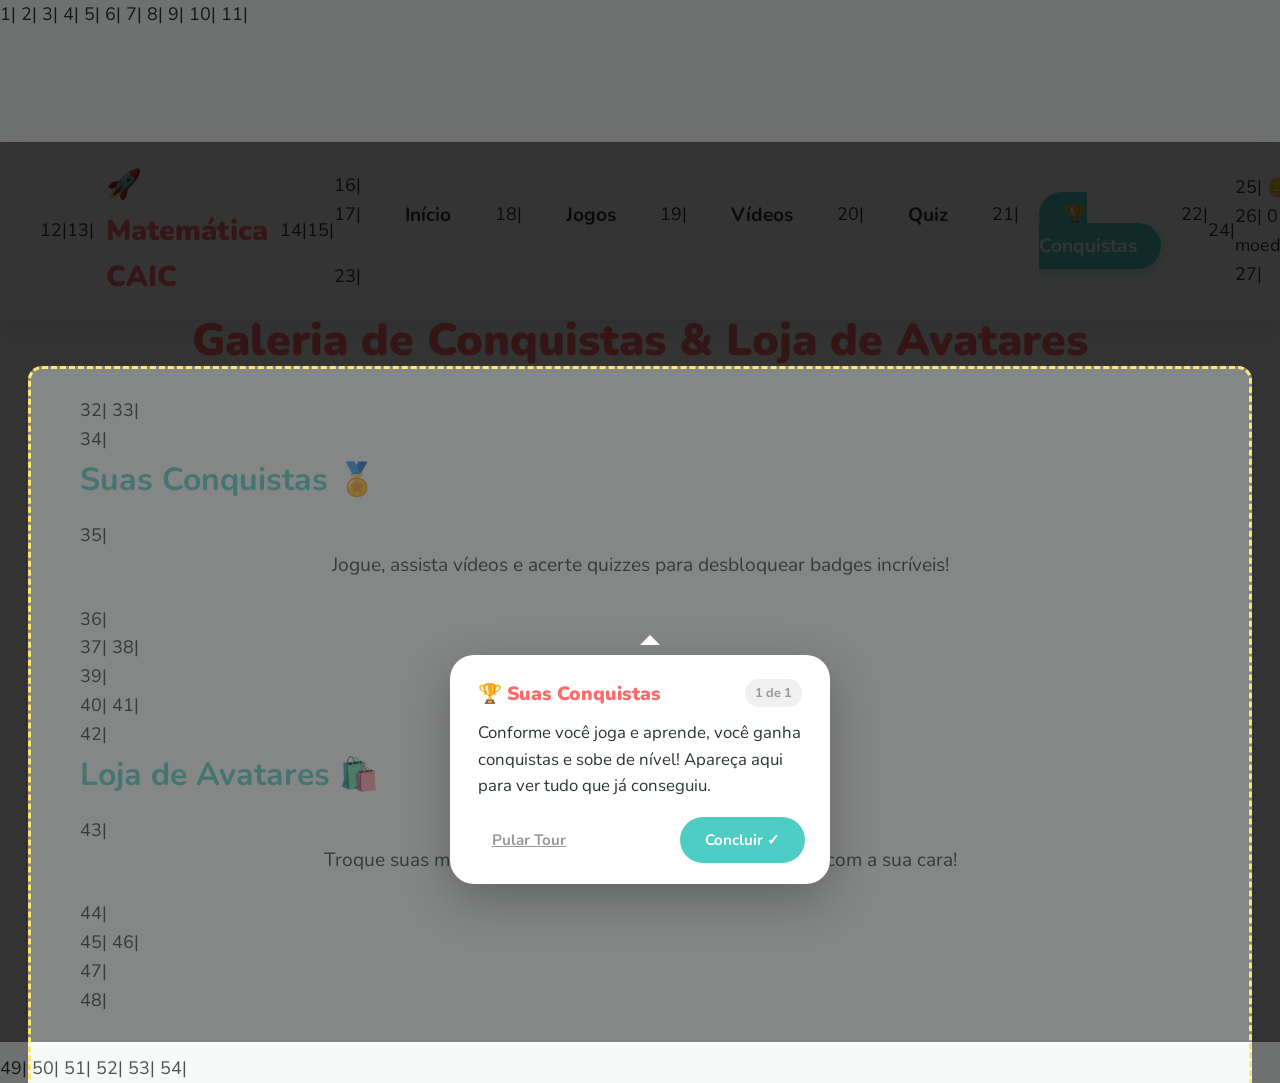
==== commit d7e0cfd6: "feat: implementa biblioteca de Tour Guiado com balões de dica (closes #13) - Cria js/tour.js: biblio" ====
--- a/conquistas.html
+++ b/conquistas.html
@@ -4,8 +4,8 @@
 4|    <meta charset="UTF-8">
 5|    <meta name="viewport" content="width=device-width, initial-scale=1.0">
 6|    <title>Portal Interativo de Matemática - Conquistas e Loja</title>
-7|    <link rel="stylesheet" href="css/style.css?v=1">
-8|    <link rel="stylesheet" href="css/conquistas.css?v=1">
+7|    <link rel="stylesheet" href="css/style.css">
+8|    <link rel="stylesheet" href="css/conquistas.css">
 9|</head>
 10|<body>
 11|    <header>
@@ -47,9 +47,11 @@
 47|        </section>
 48|    </main>
 49|
-50|    <script src="js/xp.js?v=1"></script>
-    <script src="js/conquistas.js?v=1"></script>
-51|    <script src="js/main.js?v=1"></script>
-52|</body>
+50|    <script src="js/xp.js"></script>
+    <script src="js/conquistas.js"></script>
+51|    <script src="js/main.js"></script>
+52|    <script src="js/tour.js"></script>
+    <script src="js/tour-config.js"></script>
+</body>
 53|</html>
 54|
--- a/css/style.css
+++ b/css/style.css
@@ -1333,3 +1333,201 @@
 
     .mp-overlay-card h1 { font-size: 1.4rem; }
 }
+
+/* ==========================================
+   TOUR GUIADO — Overlay, Highlight e Tooltip
+   ========================================== */
+
+/* Overlay semitransparente com "buraco" */
+.tour-spotlight {
+    display: none;
+    position: fixed;
+    top: 0;
+    left: 0;
+    width: 100%;
+    height: 100%;
+    background-color: rgba(0, 0, 0, 0.55);
+    z-index: 2000;
+    pointer-events: auto;
+}
+
+/* Highlight: "buraco" no overlay que revela o elemento-alvo */
+.tour-highlight {
+    position: absolute;
+    border-radius: 14px;
+    box-shadow: 0 0 0 9999px rgba(0, 0, 0, 0.55);
+    background-color: rgba(255, 255, 255, 0.15);
+    border: 3px dashed var(--tertiary-color);
+    pointer-events: none;
+    transition: all 0.35s cubic-bezier(0.4, 0, 0.2, 1);
+    z-index: 1;
+}
+
+/* Balão de dica */
+.tour-tooltip {
+    display: none;
+    position: absolute;
+    z-index: 2001;
+    background-color: #FFFFFF;
+    border-radius: var(--radius-large);
+    box-shadow: 0 16px 48px rgba(0, 0, 0, 0.25);
+    padding: 24px 28px;
+    max-width: 380px;
+    min-width: 260px;
+    animation: tourFadeIn 0.3s ease;
+    transition: all 0.35s cubic-bezier(0.4, 0, 0.2, 1);
+}
+
+@keyframes tourFadeIn {
+    from { opacity: 0; transform: translateY(12px); }
+    to   { opacity: 1; transform: translateY(0); }
+}
+
+@keyframes tourShake {
+    0%, 100% { transform: translateX(0); }
+    20%      { transform: translateX(-8px); }
+    40%      { transform: translateX(8px); }
+    60%      { transform: translateX(-6px); }
+    80%      { transform: translateX(4px); }
+}
+
+/* Seta do balão */
+.tour-tooltip-arrow {
+    position: absolute;
+    width: 0;
+    height: 0;
+    border: 10px solid transparent;
+}
+
+.tour-arrow-bottom {
+    bottom: -20px;
+    border-top-color: #FFFFFF;
+    border-bottom: none;
+}
+
+.tour-arrow-top {
+    top: -20px;
+    border-bottom-color: #FFFFFF;
+    border-top: none;
+}
+
+.tour-arrow-right {
+    right: -20px;
+    border-left-color: #FFFFFF;
+    border-right: none;
+}
+
+.tour-arrow-left {
+    left: -20px;
+    border-right-color: #FFFFFF;
+    border-left: none;
+}
+
+/* Header do balão */
+.tour-tooltip-header {
+    display: flex;
+    justify-content: space-between;
+    align-items: flex-start;
+    margin-bottom: 10px;
+}
+
+.tour-tooltip-title {
+    font-size: 1.2rem;
+    font-weight: 900;
+    color: var(--primary-color);
+    margin: 0;
+}
+
+.tour-step-counter {
+    display: inline-block;
+    font-size: 0.8rem;
+    font-weight: 700;
+    color: #999;
+    background: #F0F0F0;
+    padding: 4px 10px;
+    border-radius: 50px;
+    white-space: nowrap;
+    flex-shrink: 0;
+    margin-left: 8px;
+}
+
+/* Texto do balão */
+.tour-tooltip-text {
+    font-size: 1.05rem;
+    color: #2D3436;
+    line-height: 1.6;
+    margin: 0 0 20px 0;
+    text-align: left;
+}
+
+/* Ações (botões) */
+.tour-tooltip-actions {
+    display: flex;
+    justify-content: space-between;
+    align-items: center;
+    gap: 12px;
+}
+
+.tour-btn {
+    font-family: var(--font-main);
+    font-size: 0.95rem;
+    font-weight: 700;
+    border: none;
+    border-radius: 50px;
+    padding: 10px 22px;
+    cursor: pointer;
+    transition: all 0.2s ease;
+    outline: none;
+}
+
+.tour-btn:focus-visible {
+    box-shadow: 0 0 0 3px var(--secondary-color);
+}
+
+.tour-btn-next {
+    background-color: var(--secondary-color);
+    color: white;
+}
+
+.tour-btn-next:hover {
+    background-color: #38B2AC;
+    transform: translateY(-1px);
+    box-shadow: 0 4px 12px rgba(78, 205, 196, 0.4);
+}
+
+.tour-btn-skip {
+    background-color: transparent;
+    color: #999;
+    text-decoration: underline;
+    padding: 8px 14px;
+}
+
+.tour-btn-skip:hover {
+    color: var(--primary-color);
+    background-color: #FFF5F5;
+}
+
+/* ==========================================
+   TOUR — RESPONSIVO
+   ========================================== */
+
+@media (max-width: 600px) {
+    .tour-tooltip {
+        max-width: 300px;
+        min-width: 200px;
+        padding: 18px 20px;
+    }
+
+    .tour-tooltip-title {
+        font-size: 1.05rem;
+    }
+
+    .tour-tooltip-text {
+        font-size: 0.95rem;
+    }
+
+    .tour-btn {
+        font-size: 0.85rem;
+        padding: 8px 16px;
+    }
+}
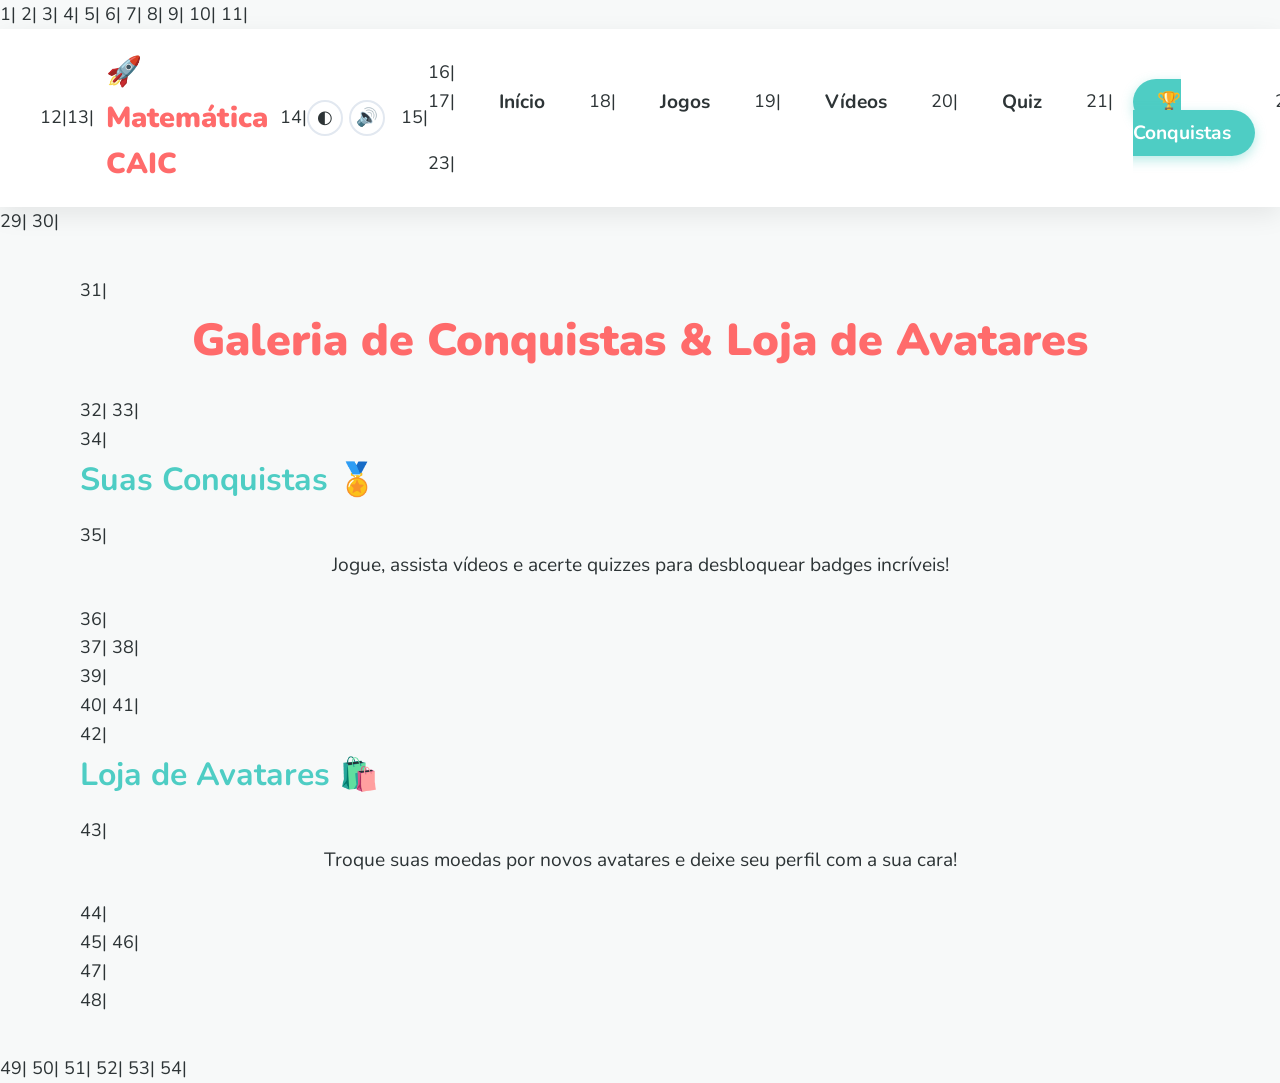
==== commit 25c4ab30: "feat: adiciona feedback sonoro e modo alto contraste (closes #7) - Cria js/audio.js: sistema de feed" ====
--- a/conquistas.html
+++ b/conquistas.html
@@ -50,8 +50,8 @@
 50|    <script src="js/xp.js"></script>
     <script src="js/conquistas.js"></script>
 51|    <script src="js/main.js"></script>
-52|    <script src="js/tour.js"></script>
-    <script src="js/tour-config.js"></script>
+52|    <script src="js/audio.js"></script>
+    <script src="js/acessibilidade.js"></script>
 </body>
 53|</html>
 54|
--- a/css/style.css
+++ b/css/style.css
@@ -1531,3 +1531,212 @@
         padding: 8px 16px;
     }
 }
+
+/* ==========================================
+   ACESSIBILIDADE — Controles
+   ========================================== */
+
+.a11y-controls {
+    display: flex;
+    gap: 6px;
+    align-items: center;
+    margin-left: auto;
+    margin-right: 16px;
+}
+
+.a11y-btn {
+    display: flex;
+    align-items: center;
+    justify-content: center;
+    width: 36px;
+    height: 36px;
+    border: 2px solid #E2E8F0;
+    border-radius: 50%;
+    background: var(--card-bg);
+    cursor: pointer;
+    font-size: 1.1rem;
+    transition: all 0.2s ease;
+    color: var(--text-color);
+    padding: 0;
+}
+
+.a11y-btn:hover {
+    border-color: var(--secondary-color);
+    background-color: #F0FDF9;
+    transform: scale(1.1);
+}
+
+.a11y-btn:focus-visible {
+    outline: 3px solid var(--secondary-color);
+    outline-offset: 2px;
+}
+
+.a11y-btn.a11y-active {
+    background-color: var(--secondary-color);
+    border-color: var(--secondary-color);
+    color: white;
+}
+
+.a11y-icon {
+    line-height: 1;
+    pointer-events: none;
+}
+
+/* ==========================================
+   ALTO CONTRASTE — Modo de Acessibilidade
+   ========================================== */
+
+body.alto-contraste {
+    --bg-color: #FFFFFF;
+    --text-color: #000000;
+    --card-bg: #FFFFFF;
+    --primary-color: #CC0000;
+    --secondary-color: #006666;
+    --tertiary-color: #FFD700;
+    --success-color: #006600;
+
+    background-color: #FFFFFF;
+    color: #000000;
+}
+
+body.alto-contraste header {
+    background-color: #FFFFFF;
+    border-bottom: 3px solid #000000;
+    box-shadow: none;
+}
+
+body.alto-contraste nav a {
+    color: #000000;
+    border: 2px solid #000000;
+    font-weight: 900;
+}
+
+body.alto-contraste nav a:hover,
+body.alto-contraste nav a.active {
+    background-color: #000000;
+    color: #FFD700;
+    box-shadow: none;
+}
+
+body.alto-contraste .card,
+body.alto-contraste .feature-card,
+body.alto-contraste .quiz-container,
+body.alto-contraste .category-card,
+body.alto-contraste .video-card {
+    background-color: #FFFFFF;
+    border: 3px solid #000000;
+    box-shadow: 4px 4px 0 #000000;
+}
+
+body.alto-contraste .card:hover,
+body.alto-contraste .category-card:hover {
+    box-shadow: 6px 6px 0 #000000;
+}
+
+body.alto-contraste .option-btn {
+    background-color: #FFFFFF;
+    border: 3px solid #000000;
+    color: #000000;
+    font-weight: 900;
+}
+
+body.alto-contraste .option-btn:hover {
+    background-color: #000000;
+    color: #FFD700;
+    border-color: #000000;
+}
+
+body.alto-contraste .option-btn.correct {
+    background-color: #006600;
+    border-color: #000000;
+    color: #FFFFFF;
+}
+
+body.alto-contraste .option-btn.wrong {
+    background-color: #CC0000;
+    border-color: #000000;
+    color: #FFFFFF;
+}
+
+body.alto-contraste .next-btn {
+    background-color: #000000;
+    color: #FFD700;
+    border: 3px solid #000000;
+    font-weight: 900;
+}
+
+body.alto-contraste .next-btn:hover {
+    background-color: #333333;
+}
+
+body.alto-contraste .difficulty-btn {
+    background-color: #FFFFFF;
+    border: 3px solid #000000;
+}
+
+body.alto-contraste .resolution-card {
+    background-color: #FFD700;
+    border-left: 8px solid #000000;
+}
+
+body.alto-contraste .resolution-title {
+    color: #000000;
+}
+
+body.alto-contraste .feedback-module {
+    background-color: #FFFFFF;
+    border: 3px solid #000000;
+    box-shadow: 4px 4px 0 #000000;
+}
+
+body.alto-contraste .video-info {
+    background-color: #FFFFFF;
+}
+
+body.alto-contraste .video-topic {
+    background-color: #FFD700;
+    border: 2px solid #000000;
+    color: #000000;
+}
+
+body.alto-contraste .xp-bar-track {
+    background-color: #FFFFFF;
+    border: 2px solid #000000;
+}
+
+body.alto-contraste .xp-bar-fill {
+    background: #000000;
+}
+
+body.alto-contraste h1 {
+    color: #000000;
+    text-shadow: none;
+}
+
+body.alto-contraste h2 {
+    color: #CC0000;
+}
+
+body.alto-contraste .card-title {
+    color: #000000;
+}
+
+body.alto-contraste .logo-text {
+    color: #000000;
+}
+
+body.alto-contraste .ajuda-trigger {
+    background-color: #FFD700;
+    border: 2px solid #000000;
+    color: #000000;
+}
+
+body.alto-contraste .tour-tooltip {
+    border: 3px solid #000000;
+    box-shadow: 6px 6px 0 #000000;
+}
+
+body.alto-contraste .tour-highlight {
+    border: 3px solid #FFD700;
+    box-shadow: 0 0 0 9999px rgba(0, 0, 0, 0.7);
+}
